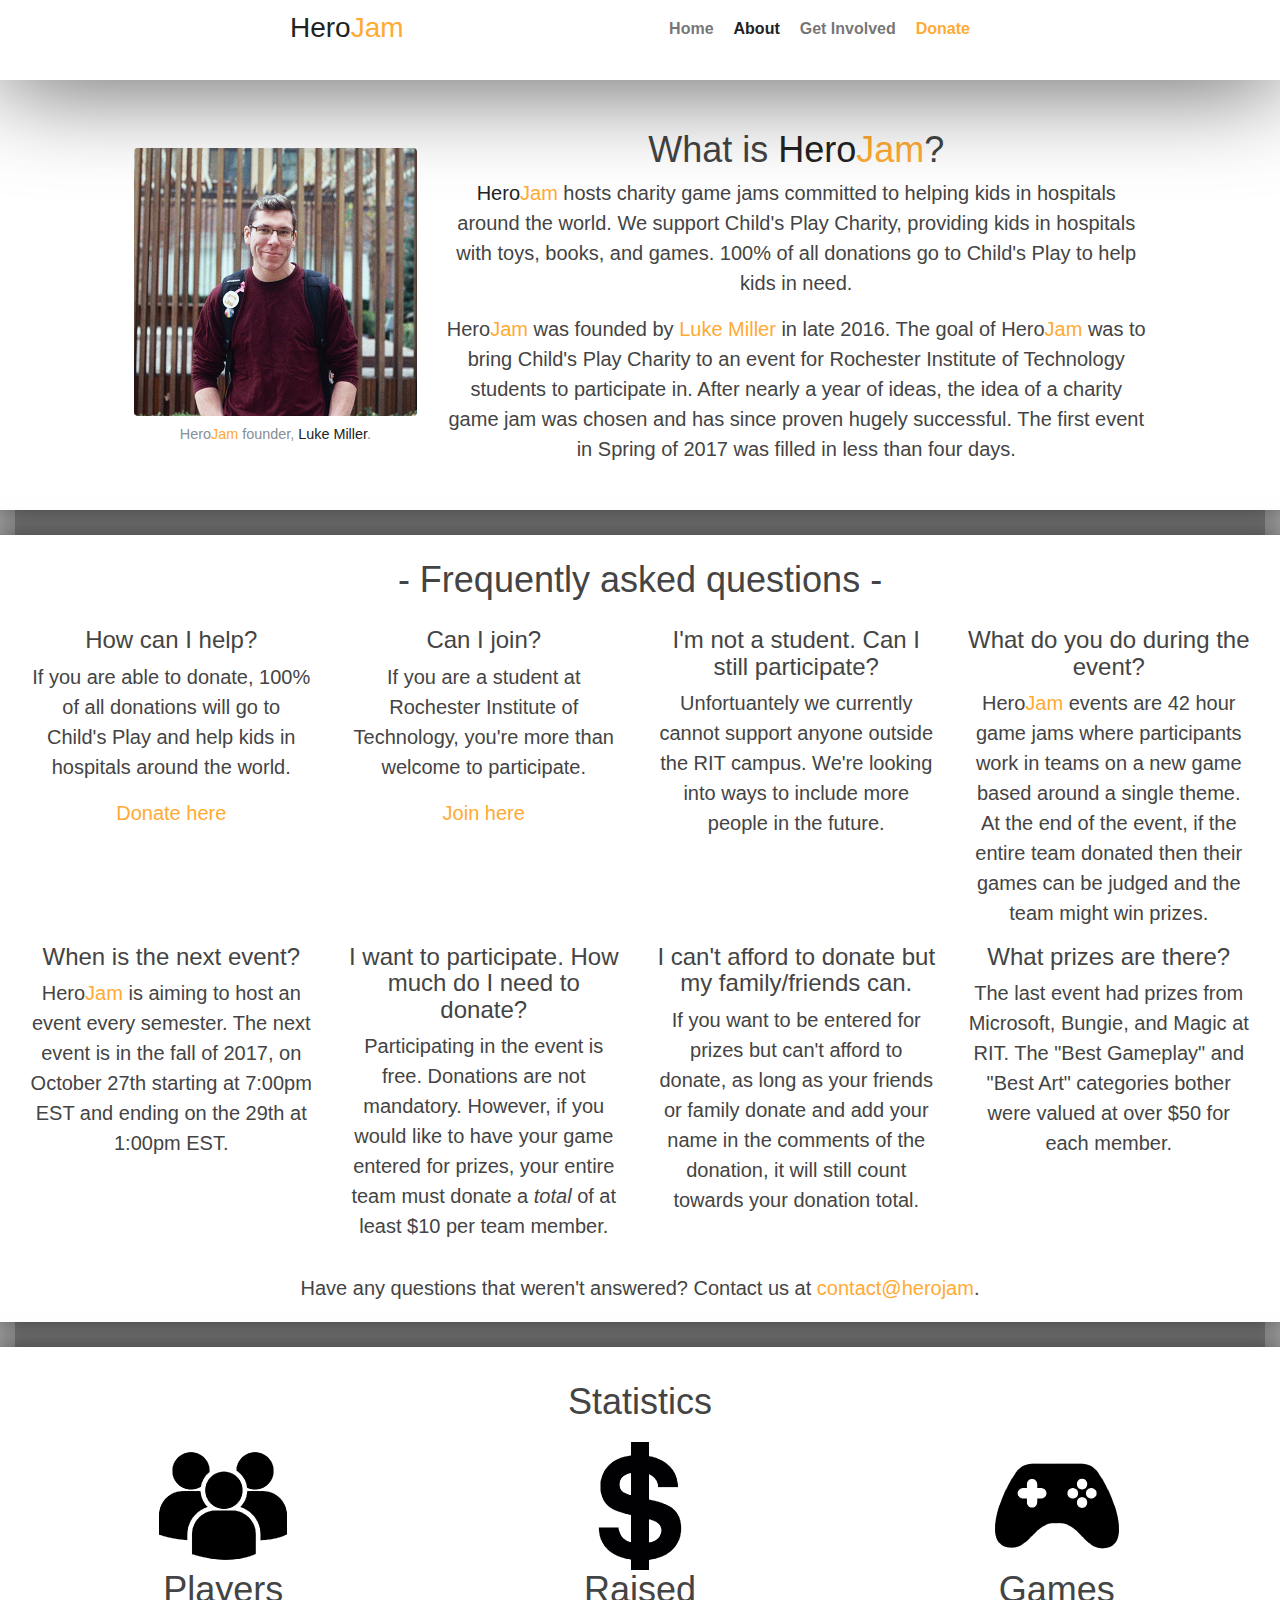
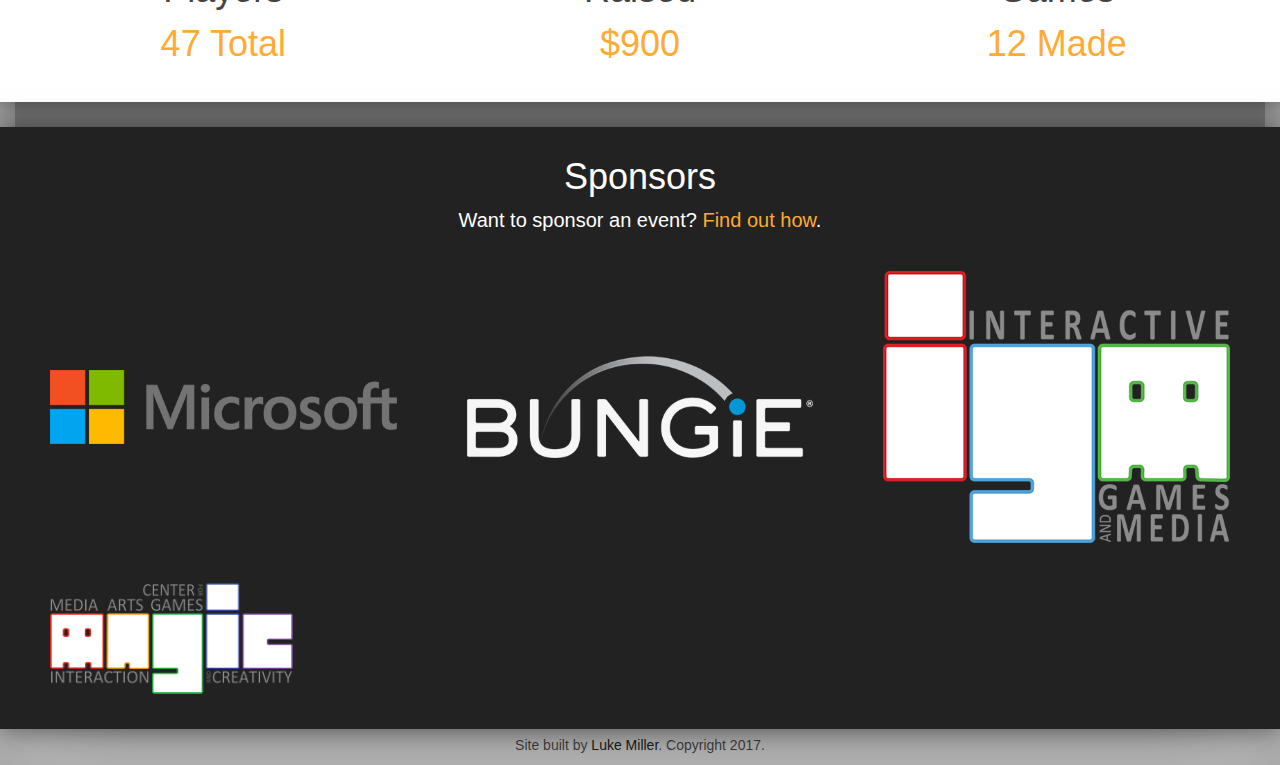
==== about.html @ 11e7ee1d "HeroJam V2.0.0 website." ====
<!DOCTYPE html>
<html lang="en">
  <head>
    <meta charset="utf-8">
    <meta http-equiv="X-UA-Compatible" content="IE=edge">
    <meta name="viewport" content="width=device-width, initial-scale=1">
    <!-- The above 3 meta tags *must* come first in the head; any other head content must come *after* these tags -->
    <meta name="description" content="HeroJam hosts charity game jams aiming to help kids in hospitals around the world.">
    <meta name="author" content="Luke Miller">
    <meta name="theme-color" content="#ff9632">
    <meta name="short-name" content="HeroJam">
    <link rel="icon" href="favicon.ico">

    <title>HeroJam</title>

    <!-- Bootstrap -->
    <link href="css/bootstrap.min.css" rel="stylesheet">
    
    <!-- Custom CSS -->
    <link href="css/main.css" rel="stylesheet">

    <!-- HTML5 shim and Respond.js for IE8 support of HTML5 elements and media queries -->
    <!-- WARNING: Respond.js doesn't work if you view the page via file:// -->
    <!--[if lt IE 9]>
      <script src="https://oss.maxcdn.com/html5shiv/3.7.3/html5shiv.min.js"></script>
      <script src="https://oss.maxcdn.com/respond/1.4.2/respond.min.js"></script>
    <![endif]-->
  </head>
  <body>
    
    <div class="site-wrapper">
      
      <!-- Navigation -->
      
      <div class="masthead clearfix">
        <div class="inner">
          <a href="index.html"><h3 class="masthead-brand">Hero<em>Jam</em></h3></a>
          <nav>
            <ul class="nav masthead-nav">
              <li><a class="selectable" href="index.html">Home</a></li>
              <li><a class="active selectable" href="about.html">About</a></li>
              <li><a class="selectable" target="_blank" rel="noopener" href="https://herojamfall2017.eventbrite.com">Get Involved</a></li>
              <li><a class="orange selectable" target="_blank" rel="noopener" href="https://donate.childsplaycharity.org/6d7c1eb580e9573c83b809ed029e1e0b">Donate</a></li>
            </ul>
          </nav>
        </div>
      </div>
      
      
      <!-- Page Content --> 
      
      <div class="main-container">
        <div class="main-inner">

          <!-- Information -->
          
          <div class="container block" style="margin-top: 10px; padding-top: 50px; padding-bottom: 30px;" id="firstrow">
            <div class="row align-items-center">
              <div class="col-sm-3 ml-auto order-sm-1 order-2">
                <figure class="figure">
                  <img src="media/lukemiller.jpg" class="figure-img img-fluid rounded" alt="A generic square placeholder image with rounded corners in a figure.">
                  <figcaption class="figure-caption">Hero<em>Jam</em> founder, <a href="http://www.linkedin.com/in/lukemillergames" target="_blank" rel="noopener">Luke Miller</a>.</figcaption>
                </figure>
              </div>
              <div class="col-sm-7 mr-auto order-sm-2 order-1">
                <h2 class="featurette-heading">What is <a href="index.html">Hero<em>Jam</em></a>?</h2>
                <p class="lead"><a href="index.html">Hero<em>Jam</em></a> hosts charity game jams committed to helping kids in hospitals around the world. We support Child's Play Charity, providing kids in hospitals with toys, books, and games. 100% of all donations go to Child's Play to help kids in need.</p>
                
                <p class="lead">Hero<em>Jam</em> was founded by <a class="orange" href="http://www.linkedin.com/in/lukemillergames" target="_blank" rel="noopener">Luke Miller</a> in late 2016. The goal of Hero<em>Jam</em> was to bring Child's Play Charity to an event for Rochester Institute of Technology students to participate in. After nearly a year of ideas, the idea of a charity game jam was chosen and has since proven hugely successful. The first event in Spring of 2017 was filled in less than four days.</p>
              </div>
            </div>
          </div>
          
          <div class="container block">
            <h2 class="featurette-heading" style="padding-top: 10px; padding-bottom: 20px;">- Frequently asked questions -</h2>
            <div class="row">
              <div class="col-lg-3 col-sm-4 col-6 question">
                <h4>How can I help?</h4>
                <p class="lead">If you are able to donate, 100% of all donations will go to Child's Play and help kids in hospitals around the world.</p>
                <a class="lead lead-follow" target="_blank" rel="noopener" href="https://donate.childsplaycharity.org/6d7c1eb580e9573c83b809ed029e1e0b">Donate here</a>
              </div>
              <div class="col-lg-3 col-sm-4 col-6 question">
                <h4>Can I join?</h4>
                <p class="lead">If you are a student at Rochester Institute of Technology, you're more than welcome to participate.</p>
                <a class="lead lead-follow" target="_blank" rel="noopener" href="https://herojamfall2017.eventbrite.com">Join here</a>
              </div>
              <div class="col-lg-3 col-sm-4 col-6 question">
                <h4>I'm not a student. Can I still participate?</h4>
                <p class="lead">Unfortuantely we currently cannot support anyone outside the RIT campus. We're looking into ways to include more people in the future.</p>
              </div>
              <div class="col-lg-3 col-sm-4 col-6 question">
                <h4>What do you do during the event?</h4>
                <p class="lead">Hero<em>Jam</em> events are 42 hour game jams where participants work in teams on a new game based around a single theme. At the end of the event, if the entire team donated then their games can be judged and the team might win prizes.</p>
              </div>
              <div class="col-lg-3 col-sm-4 col-6 question">
                <h4>When is the next event?</h4>
                <p class="lead">Hero<em>Jam</em> is aiming to host an event every semester. The next event is in the fall of 2017, on October 27th starting at 7:00pm EST and ending on the 29th at 1:00pm EST.</p>
              </div>
              <div class="col-lg-3 col-sm-4 col-6 question">
                <h4>I want to participate. How much do I need to donate?</h4>
                <p class="lead">Participating in the event is free. Donations are not mandatory. However, if you would like to have your game entered for prizes, your entire team must donate a <i>total</i> of at least $10 per team member.</p>
              </div>
              <div class="col-lg-3 col-sm-4 col-6 question">
                <h4>I can't afford to donate but my family/friends can.</h4>
                <p class="lead">If you want to be entered for prizes but can't afford to donate, as long as your friends or family donate and add your name in the comments of the donation, it will still count towards your donation total.</p>
              </div>
              <div class="col-lg-3 col-sm-4 col-6 question">
                <h4>What prizes are there?</h4>
                <p class="lead">The last event had prizes from Microsoft, Bungie, and Magic at RIT. The "Best Gameplay" and "Best Art" categories bother were valued at over $50 for each member.</p>
              </div>
            </div>
            
            <h5 style="margin-top: 20px;">Have any questions that weren't answered? Contact us at <em>contact@herojam</em>.</h5>
          </div>
          
          <!-- Statistics -->
          
          <div class="container block" id="secondrow">
            <h2 class="featurette-heading" style="margin: 20px 0">Statistics</h2>
            <div class="row">

              <div class="col">
                <img src="media/participants.png" alt="Players"/>
                <h2 class="featurette-heading">Players</h2>
                <p class="featurette-heading orange">47 Total</p>
              </div>

              <div class="col">
                <img src="media/dollar.png" alt="Money raised"/>
                <h2 class="featurette-heading">Raised</h2>
                <p class="featurette-heading orange">$900</p>
              </div>

              <div class="col">
                <img src="media/controller.png" alt="Games made"/>
                <h2 class="featurette-heading">Games</h2>
                <p class="featurette-heading orange">12 Made</p>
              </div>
            </div>
          </div>
          
          <!-- Sponsors -->
          
          <div class="container block dark" style="margin-bottom: 0px;">
            
            <h2 class="featurette-heading" style="margin-top: 15px;">Sponsors</h2>
            <p class="lead">Want to sponsor an event? <a href="HeroJam_F17_SponsorInformation.pdf" target="_blank" rel="noopener" class="orange">Find out how</a>.</p>
            
            <div class="row align-items-center">
              <div class="col-sm-4 col-10 mr-auto ml-auto">
                <img class="sponsorImage" src="media/Microsoft.png" alt="Microsoft">
              </div>
              <div class="col-sm-4 col-10 mr-auto ml-auto">
                <img class="sponsorImage" src="media/Bungie.png" alt="Bungie">
              </div>
              <div class="col-sm-4 col-10 mr-auto ml-auto">
                <img class="sponsorImage" src="media/IGM.png" alt="IGM">
              </div>
            </div>
            <div class="row align-items-center">
              <div class="col-sm-3 col-6">
                  <img class="sponsorImage" src="media/Magic.png" alt="Magic Spell Studios">
              </div>
            </div>
          </div>

        </div>
      </div>
      
      
      <!-- Footer -->
          
      <div class="mastfoot">
        <div class="mastfoot-inner">
          <p>Site built by <a href="http://www.linkedin.com/in/lukemillergames" target="_blank" rel="noopener">Luke Miller</a>. Copyright 2017.</p>
        </div>
      </div>

    </div>

    <!-- jQuery (necessary for Bootstrap's JavaScript plugins) -->
    <script src="https://ajax.googleapis.com/ajax/libs/jquery/3.1.1/jquery.min.js"></script>
    <!-- Include all compiled plugins (below), or include individual files as needed -->
    <script src="js/bootstrap.min.js"></script>
  </body>
</html>
---- css/main.css ----
/* GLOBAL STYLES
-------------------------------------------------- */
/* Padding below the footer and lighter body text */

/* Links */
a,
a:focus,
a:hover {
  color: #222;
  text-decoration: none;
}

/*
 * Base structure
 */

html,
body {
  height: 100%;
  background-color: #333;
  padding: 0;
  margin: 0;
  width: 100vw;
}
body {
  color: #444;
  text-align: center;
  //text-shadow: 0 1px 1px rgba(0,0,0,.5);
  z-index: 0;
  overflow-x: hidden;
}

body.ie6 .siteWrapper,
body.ie7 .siteWrapper,
body.ie8 .siteWrapper {
  background-color: #333;
  display: table;
  width: 100%;
  height: 100%; /* For at least Firefox */
  min-height: 100%;
  -webkit-box-shadow: inset 0 0 100px rgba(0,0,0,.5);
  box-shadow: inset 0 0 100px rgba(0,0,0,.5);
  zoom: 1;
  filter: progid:DXImageTransform.Microsoft.Shadow(Color=#000000, Strength=50, Direction=0),
         progid:DXImageTransform.Microsoft.Shadow(Color=#000000, Strength=50, Direction=90),
         progid:DXImageTransform.Microsoft.Shadow(Color=#000000, Strength=50, Direction=180),
         progid:DXImageTransform.Microsoft.Shadow(Color=#000000, Strength=50, Direction=270);
}

/* Extra markup and styles for table-esque vertical and horizontal centering */
.site-wrapper {
  background-color: #FFF;
  display: table;
  width: 100vw;
  margin: 0;
  padding: 0;
  height: 100%; /* For at least Firefox */
  min-height: 100%;
  -webkit-box-shadow: inset 0 0 100px rgba(0,0,0,.4);
  box-shadow: inset 0 0 100px rgba(0,0,0,.4);
  z-index: 1;
}


/*
 * Header
 */
.masthead.clearfix {
  position: relative;
  background: #FFF;
  z-index: 5;
  width: 100vw;
  height: 100px;
  top: 0px;
  margin-bottom: 0;
  margin-left: auto;
  margin-right: auto;
  -webkit-box-shadow: 0 0 100px rgba(0,0,0,0.75);
  box-shadow: 0 0 100px rgba(0,0,0,0.75);
}
.masthead-brand {
  padding-top: 13px;
  margin-bottom: 10px;
  color: #222;
}
em {
  font-style: normal;
  color: #FFAA33;
}

.masthead-nav > li {
  display: inline-block;
  margin-right: 20px;
  margin-left: 0px;
  margin-top: 5px;
  padding: 0;
}
.masthead-nav > li + li {
  margin-right: 20px;
  margin-left: 0px;
}
.masthead-nav > li > a {
  padding-right: 0;
  padding-left: 0;
  font-size: 16px;
  font-weight: bold;
  color: #444; /* IE8 proofing */
  color: rgba(72,72,72,.75);
  border-bottom: 2px solid transparent;
}
.masthead-nav > li > a:hover,
.masthead-nav > li > a:focus {
  background-color: transparent;
}
.masthead-nav > .active > a,
.masthead-nav > .active > a:hover,
.masthead-nav > .active > a:focus {
  color: #222;
  transform: scale(1.2);
}

/* Orange things */
a.orange,
.masthead-nav > li >a.orange,
.orange {
  color: #FFAA33;
}
.masthead-nav > li > a.active {
  transform: scale(1.2);
  color: #222;
}
.masthead-nav > li > a.active.orange {
  color: #FA3;
}

@media (min-width: 768px) {
  .masthead-brand {
    float: left;
  }
  .masthead-nav {
    float: right;
  }
}
.selectable {
  position: relative;
}
.selectable::before {
  content: "";
  display: block;
  width: 0;
  right: 0;
  left: 100%;
  height: 2px;
  background: rgba(0,0,0,.4);
  -webkit-transition: all 0.3s;
  transition: all 0.3s;
  top: 1px;
  position: absolute;
}
.selectable::after {
  content: "";
  display: block;
  width: 0;
  right: 100%;
  left: 0;
  height: 2px;
  background: rgba(0,0,0,.4);
  -webkit-transition: all 0.3s;
  transition: all 0.3s;
  bottom: -1px;
  position: absolute;
}
.selectable:hover::before {
  width: 100%;
  left: 0;
  right: 0;
}
.selectable:hover::after {
  width: 100%;
  right: 0;
  left: 0;
  transition: width 0.3s, left 0.3s;
}
.active.selectable::before {
  top: 2px;
  background: rgba(0,0,0,.8);
}
.active.selectable::after {
  bottom: -1px;
  background: rgba(0,0,0,.8);
}
.selectable.orange::before,
.selectable.orange::after {
  background: rgba(255,150,50,.5);
}


/*
 * Lead
 */
.forward-container {
  position: relative;
  width: 100vw;
  max-height: 600px;
  max-width: 1200px;
  
  padding: 0;
  margin-left: auto;
  margin-right: auto;
  
  z-index: 2;
}
.forward {
  position: relative;
  height: 50vw;
  width: 100vw;
  max-height: 600px;
  max-width: 1200px;
  
  margin: 0;
  padding: 0;
  
  background-image: url("../media/header_image_1280.png");
  background-size: cover;
  color: #eee;
  
  -webkit-box-shadow: inset 0 0 30px rgba(0,0,0,.5), 0 0 30px rgba(0,0,0,.5);
  box-shadow: inset 0 0 30px rgba(0,0,0,.5), 0 0 30px rgba(0,0,0,.5);
}
.forward-inner {
  height: auto;
  width: 100%;
  position: relative;
  top: 50%;
  transform: translateY(-50%);
  background: rgba(0, 0, 0, 0.5);
  padding: 5px;
  padding-top: 12px;
}
.forward-text {
  position: relative;
  width: 100%;
  margin: auto;
}
.forward-text > p {
  text-shadow: 0 0 15px rgba(0,0,0,0.75), 0 0 3px rgba(0,0,0,1);
}
.forward-text > h2 {
  text-shadow: 0 0 15px rgba(0,0,0,0.75), 0 0 3px rgba(0,0,0,1);
  margin-top: 0;
}
.forward-text > p > a {
  text-decoration: none;
}


/*
 * Main Content
 */
.main-container {
  position: relative;
  width: 100vw;
  max-width: 1280px;
  
  padding: 0;
  margin: 0 auto;
  margin-top: -10px;
  
  background: #777;
  z-index: 3;
  
  -webkit-box-shadow: 0 0 100px rgba(0,0,0,.6);
  box-shadow: 0 0 100px rgba(0,0,0,.6);
}

.block {
  margin: 25px auto;
  padding: 15px;
  width: 100vw;
  max-width: 1280px;
  
  left: 50%;
  transform: translateX(-50%);
  
  background: #fff;
  position: relative;
  box-shadow: 0 0 25px rgba(0,0,0,.5);
  -webkit-box-shadow: 0 0 25px rgba(0,0,0,.5);
}

.dark {
  color: #fff;
  background: #222;
}

.sponsorImage {
  padding: 20px;
  width: 100%;
}

.question {
  margin-bottom: 0;
}

.text-muted {
  color: #CCC;
  color: rgba(255,255,255,.75);
}
.lead-follow,
.lead-follow:active,
.lead-follow:visited,
.lead-follow:hover {
  color: #FA3;
  text-decoration: none;
}
.featurette-image {
  margin-top: 20px;
}
.featurette-divider {
  border-color: #222;
  border-width: 2px;
}

#secondrow img {
  position: relative;
}

/*
 * Footer
 */
.mastfoot {
  position: relative;
  height: 24px;
  width: 100vw;
  
  padding: 0;
  margin: 6px auto;
  color: #333;
  color: rgba(20,20,20,.75);
  font-size: 14px;
}
.mastfoot p {
  margin: 0;
}

/* RESPONSIVE CSS
-------------------------------------------------- */

@media (max-width: 400px) {
  
  #secondrow img {
    width: 64px;
    height: 64px;
  }
  
  .masthead.clearfix {
    height: 80px;
  }
  .masthead-nav > li {
    transform: scale(0.9);
    margin-right: 0;
    margin-left: 0;
    margin-top: 0;
  }
  .masthead-brand {
    margin-bottom: 0;
  }
  .masthead-nav > li + li {
    transform: scale(0.9);
    margin-right: 0;
    margin-left: 0;
  }
  
  .featurette-heading,
  .forward-text > h2 {
    font-size: 18px;
  }
  .lead,
  .forward-text > p {
    font-size: 12px;
  }
  
  .mastfoot p {
    font-size: 10px;
  }
}

@media (min-width: 401px) {
  
  #secondrow img {
    width: 75%;
    height: auto;
  }
  
  .featurette-heading {
    font-size: 24px;
  }
  
  .featurette-divider {
    margin-bottom: 0px;
  }
  
  .sponsors {
    padding: 0px 0 20px;
  }
  
  .sponsorBig {
    height: 100px;
  }
  .sponsorSmall {
    height: 80px;
  }
  
  .block {
    margin: 10px auto;
  }
}

@media (max-width: 768px) {
  nav {
    width: fit-content;
    width: -webkit-fit-content;
    margin: 0 auto;
  }

  .question {
    margin-bottom: 15px;
  }
}

@media (min-width: 769px) {
  .masthead.clearfix {
    height: 80px;
  }
  .masthead .inner {
    width: 700px;
    margin-left: auto;
    margin-right: auto;
  }
  .nav.masthead-nav {
    margin-top: 12px;
  }
  
  .forward {
    max-height: 446px;
  }
  .forward-text > h2 {
    font-size: 36px;
  }

  .featurette-heading {
    font-size: 36px;
  }
  .featurette-image {
    margin-top: 0;
  }
  
  .sponsors {
    padding: 10px 0 40px;
  }
  #secondrow img {
    width: 128px;
    height: 128px;
  }
  
  .block {
    margin: 25px auto;
    padding-left: 30px;
    padding-right: 30px;
  }
}

@media (min-width: 992px) {
  .masthead.clearfix {
    max-width: 1280px;
  }
  
  .forward-container {
  }
  .forward-text > h2 {
    font-size: 48px;
  }
}

@media (min-width: 1250px) {
  
  .main-container {
    width: 1250px;
  }
}
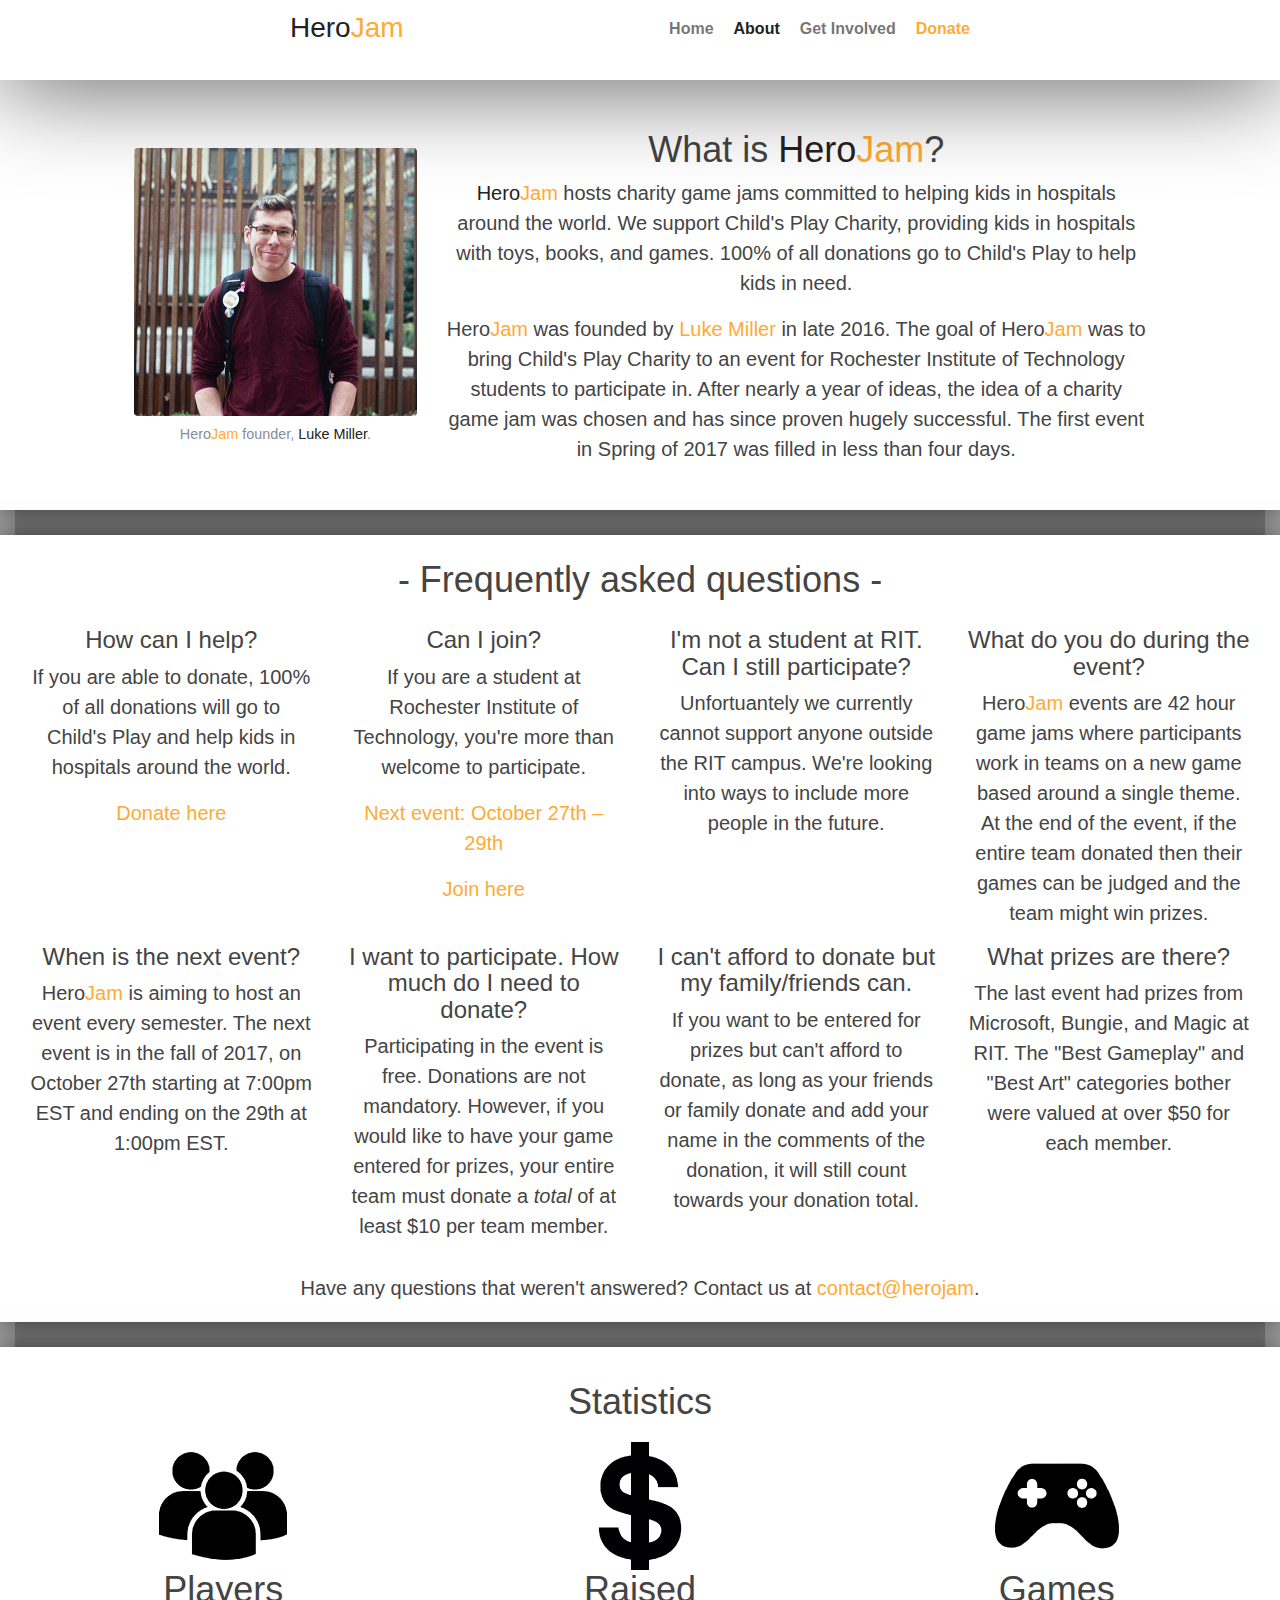
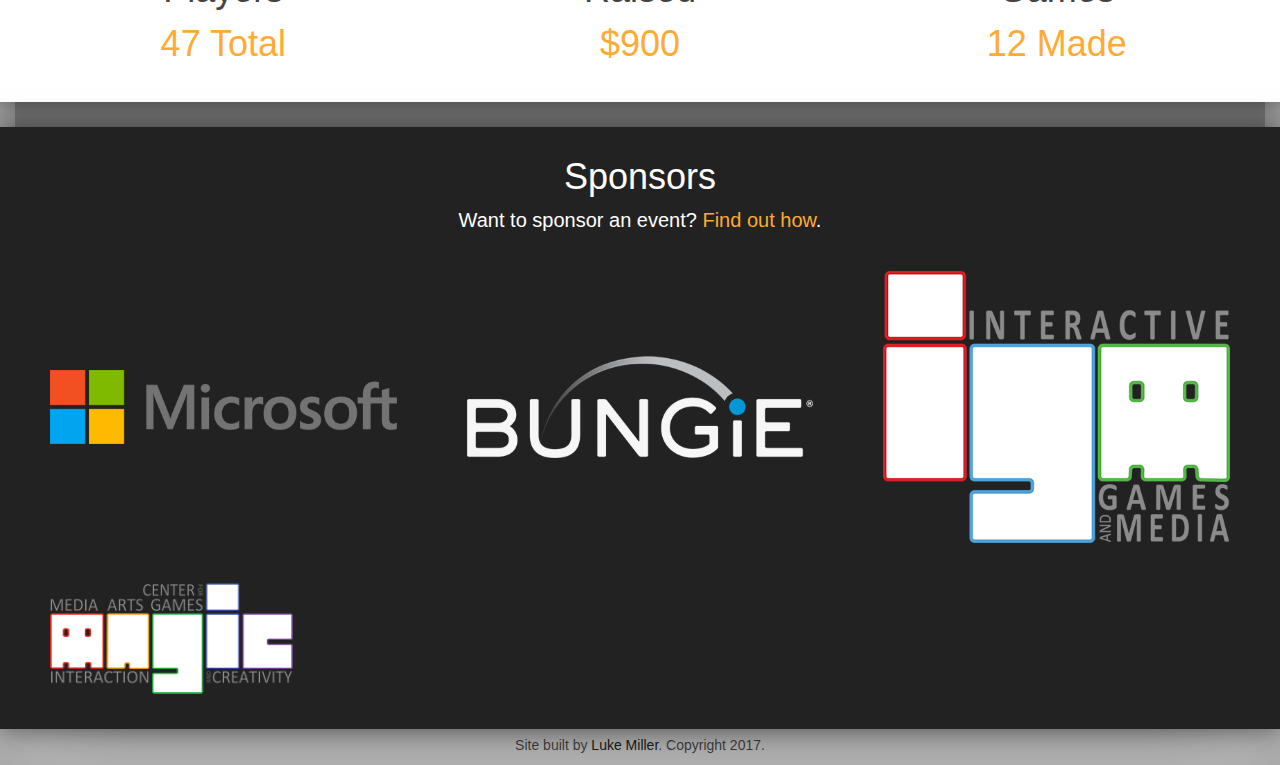
==== commit ce690563: "HeroJam site V2.0.1" ====
--- a/about.html
+++ b/about.html
@@ -82,10 +82,12 @@
               <div class="col-lg-3 col-sm-4 col-6 question">
                 <h4>Can I join?</h4>
                 <p class="lead">If you are a student at Rochester Institute of Technology, you're more than welcome to participate.</p>
+                
+                <p class="lead orange">Next event: October 27th &ndash; 29th</p>
                 <a class="lead lead-follow" target="_blank" rel="noopener" href="https://herojamfall2017.eventbrite.com">Join here</a>
               </div>
               <div class="col-lg-3 col-sm-4 col-6 question">
-                <h4>I'm not a student. Can I still participate?</h4>
+                <h4>I'm not a student at RIT. Can I still participate?</h4>
                 <p class="lead">Unfortuantely we currently cannot support anyone outside the RIT campus. We're looking into ways to include more people in the future.</p>
               </div>
               <div class="col-lg-3 col-sm-4 col-6 question">
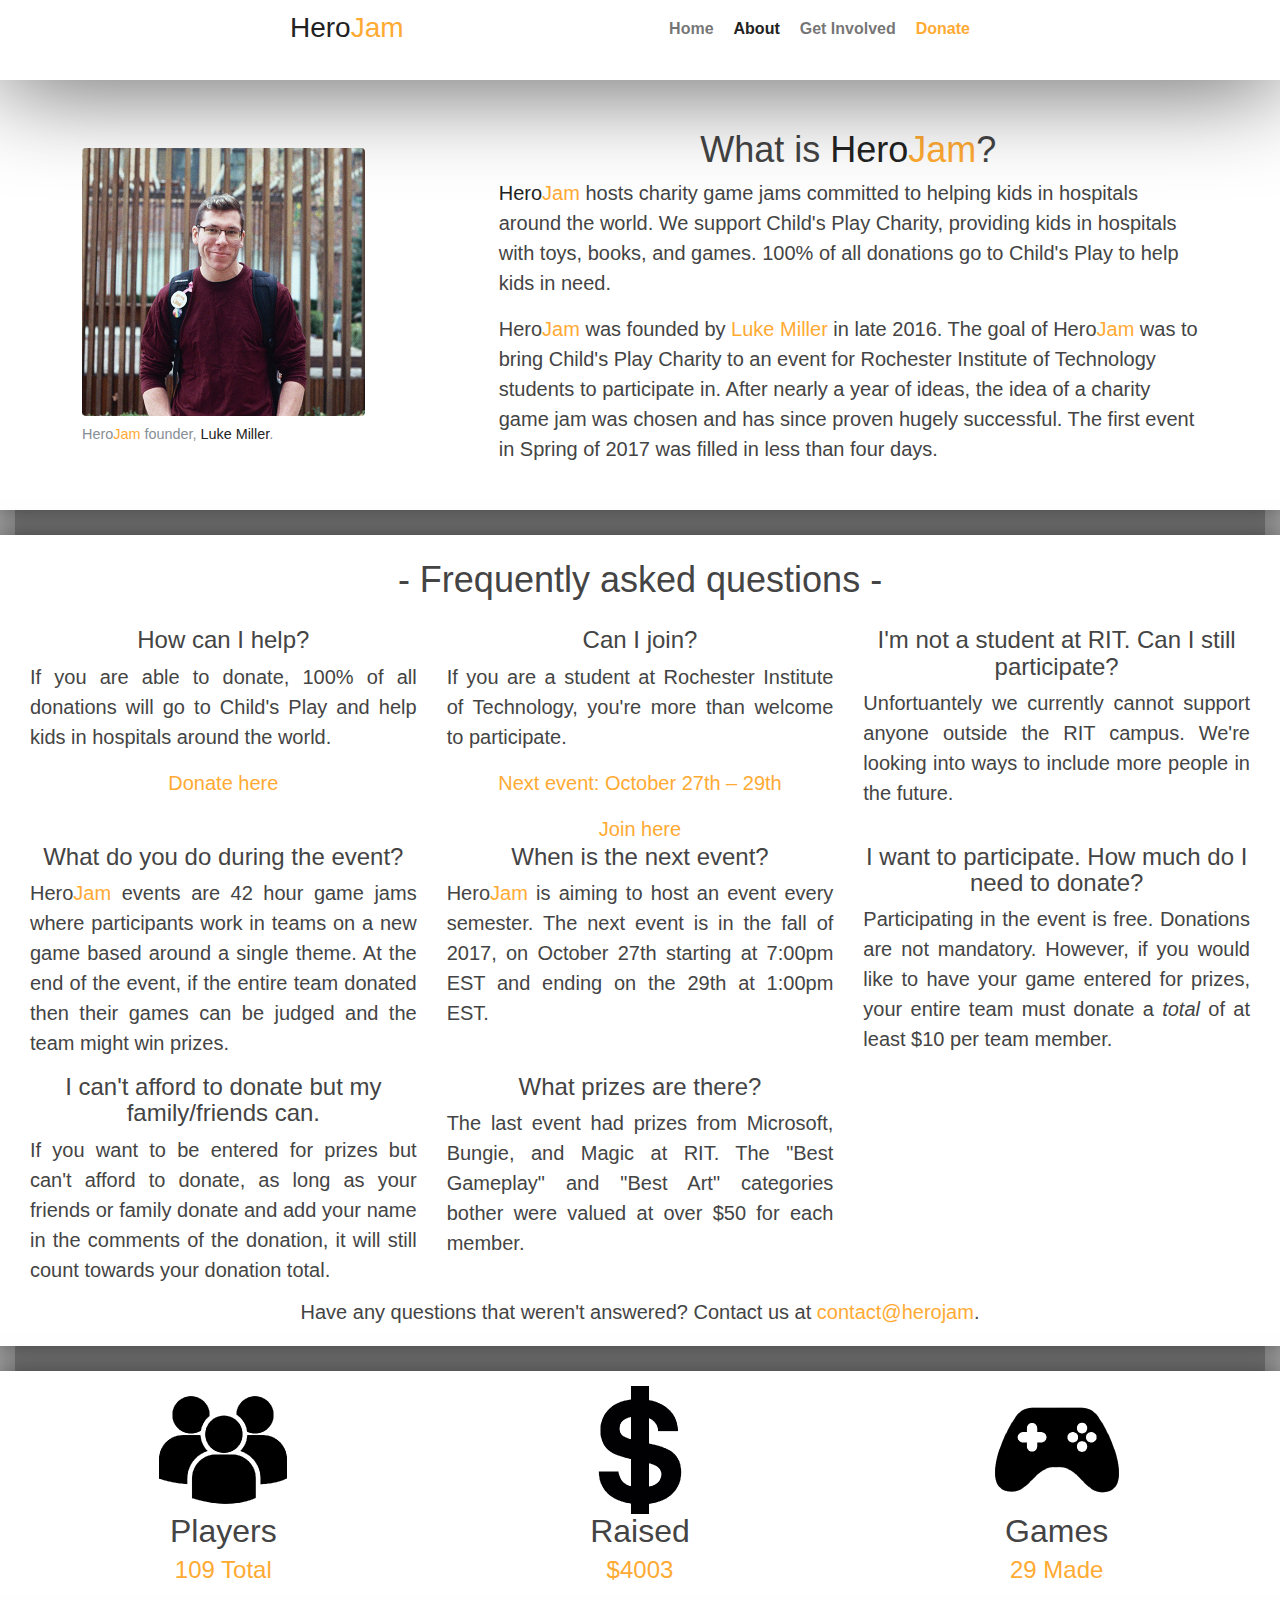
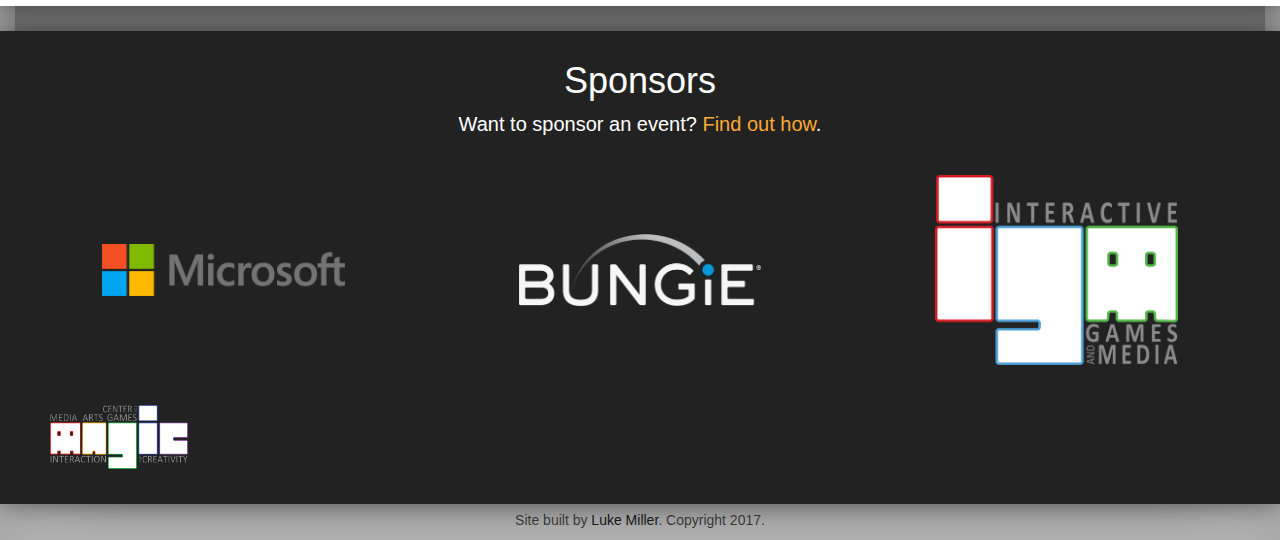
==== commit e428e8b8: "Updating for HeroJam Fall 2017" ====
--- a/about.html
+++ b/about.html
@@ -1,188 +1,192 @@
 <!DOCTYPE html>
 <html lang="en">
-  <head>
-    <meta charset="utf-8">
-    <meta http-equiv="X-UA-Compatible" content="IE=edge">
-    <meta name="viewport" content="width=device-width, initial-scale=1">
-    <!-- The above 3 meta tags *must* come first in the head; any other head content must come *after* these tags -->
-    <meta name="description" content="HeroJam hosts charity game jams aiming to help kids in hospitals around the world.">
-    <meta name="author" content="Luke Miller">
-    <meta name="theme-color" content="#ff9632">
-    <meta name="short-name" content="HeroJam">
-    <link rel="icon" href="favicon.ico">
 
-    <title>HeroJam</title>
+<head>
+  <meta charset="utf-8">
+  <meta http-equiv="X-UA-Compatible" content="IE=edge">
+  <meta name="viewport" content="width=device-width, initial-scale=1.0">  
+  <!-- The above 3 meta tags *must* come first in the head; any other head content must come *after* these tags -->
+  <meta name="description" content="HeroJam hosts charity game jams aiming to help kids in hospitals around the world.">
+  <meta name="author" content="Luke Miller">
+  <meta name="theme-color" content="#ff9632">
+  <meta name="short-name" content="HeroJam">
+  <link rel="icon" href="favicon.ico">
 
-    <!-- Bootstrap -->
-    <link href="css/bootstrap.min.css" rel="stylesheet">
-    
-    <!-- Custom CSS -->
-    <link href="css/main.css" rel="stylesheet">
+  <title>HeroJam</title>
 
-    <!-- HTML5 shim and Respond.js for IE8 support of HTML5 elements and media queries -->
-    <!-- WARNING: Respond.js doesn't work if you view the page via file:// -->
-    <!--[if lt IE 9]>
+  <!-- Bootstrap -->
+  <link href="css/bootstrap.min.css" rel="stylesheet">
+
+  <!-- Custom CSS -->
+  <link href="css/main.css" rel="stylesheet">
+
+  <!-- HTML5 shim and Respond.js for IE8 support of HTML5 elements and media queries -->
+  <!-- WARNING: Respond.js doesn't work if you view the page via file:// -->
+  <!--[if lt IE 9]>
       <script src="https://oss.maxcdn.com/html5shiv/3.7.3/html5shiv.min.js"></script>
       <script src="https://oss.maxcdn.com/respond/1.4.2/respond.min.js"></script>
     <![endif]-->
-  </head>
-  <body>
-    
-    <div class="site-wrapper">
-      
-      <!-- Navigation -->
-      
-      <div class="masthead clearfix">
-        <div class="inner">
-          <a href="index.html"><h3 class="masthead-brand">Hero<em>Jam</em></h3></a>
-          <nav>
-            <ul class="nav masthead-nav">
-              <li><a class="selectable" href="index.html">Home</a></li>
-              <li><a class="active selectable" href="about.html">About</a></li>
-              <li><a class="selectable" target="_blank" rel="noopener" href="https://herojamfall2017.eventbrite.com">Get Involved</a></li>
-              <li><a class="orange selectable" target="_blank" rel="noopener" href="https://donate.childsplaycharity.org/6d7c1eb580e9573c83b809ed029e1e0b">Donate</a></li>
-            </ul>
-          </nav>
-        </div>
+</head>
+
+<body>
+
+  <div class="site-wrapper">
+
+    <!-- Navigation -->
+
+    <div class="masthead clearfix">
+      <div class="inner">
+        <a href="index.html">
+          <h3 class="masthead-brand">Hero<em>Jam</em></h3>
+        </a>
+        <nav>
+          <ul class="nav masthead-nav">
+            <li><a class="selectable" href="index.html">Home</a></li>
+            <li><a class="active selectable" href="about.html">About</a></li>
+            <li><a class="selectable" target="_blank" rel="noopener" href="https://herojamfall2017.eventbrite.com">Get Involved</a></li>
+            <li><a class="orange selectable" target="_blank" rel="noopener" href="https://donate.childsplaycharity.org/6d7c1eb580e9573c83b809ed029e1e0b">Donate</a></li>
+          </ul>
+        </nav>
       </div>
-      
-      
-      <!-- Page Content --> 
-      
-      <div class="main-container">
-        <div class="main-inner">
+    </div>
 
-          <!-- Information -->
-          
-          <div class="container block" style="margin-top: 10px; padding-top: 50px; padding-bottom: 30px;" id="firstrow">
-            <div class="row align-items-center">
-              <div class="col-sm-3 ml-auto order-sm-1 order-2">
-                <figure class="figure">
-                  <img src="media/lukemiller.jpg" class="figure-img img-fluid rounded" alt="A generic square placeholder image with rounded corners in a figure.">
-                  <figcaption class="figure-caption">Hero<em>Jam</em> founder, <a href="http://www.linkedin.com/in/lukemillergames" target="_blank" rel="noopener">Luke Miller</a>.</figcaption>
-                </figure>
-              </div>
-              <div class="col-sm-7 mr-auto order-sm-2 order-1">
-                <h2 class="featurette-heading">What is <a href="index.html">Hero<em>Jam</em></a>?</h2>
-                <p class="lead"><a href="index.html">Hero<em>Jam</em></a> hosts charity game jams committed to helping kids in hospitals around the world. We support Child's Play Charity, providing kids in hospitals with toys, books, and games. 100% of all donations go to Child's Play to help kids in need.</p>
-                
-                <p class="lead">Hero<em>Jam</em> was founded by <a class="orange" href="http://www.linkedin.com/in/lukemillergames" target="_blank" rel="noopener">Luke Miller</a> in late 2016. The goal of Hero<em>Jam</em> was to bring Child's Play Charity to an event for Rochester Institute of Technology students to participate in. After nearly a year of ideas, the idea of a charity game jam was chosen and has since proven hugely successful. The first event in Spring of 2017 was filled in less than four days.</p>
-              </div>
+
+    <!-- Page Content -->
+
+    <div class="main-container">
+      <div class="main-inner">
+
+        <!-- Information -->
+
+        <div class="container block" style="margin-top: 10px; padding-top: 50px; padding-bottom: 30px;" id="firstrow">
+          <div class="row align-items-center">
+            <div class="col-sm-3 ml-auto mr-auto order-sm-1 order-2">
+              <figure class="figure">
+                <img src="media/lukemiller.jpg" class="figure-img img-fluid rounded" alt="A generic square placeholder image with rounded corners in a figure.">
+                <figcaption class="figure-caption text-left">Hero<em>Jam</em> founder, <a href="http://www.linkedin.com/in/lukemillergames" target="_blank" rel="noopener">Luke Miller</a>.</figcaption>
+              </figure>
+            </div>
+            <div class="col-sm-7 mr-auto ml-auto order-sm-2 order-1">
+              <h2 class="featurette-heading">What is <a href="index.html">Hero<em>Jam</em></a>?</h2>
+              <p class="lead text-left"><a href="index.html">Hero<em>Jam</em></a> hosts charity game jams committed to helping kids in hospitals around the world. We support Child's Play Charity, providing kids in hospitals with toys, books, and games. 100% of all donations go to Child's Play to help kids in need.</p>
+
+              <p class="lead text-left">Hero<em>Jam</em> was founded by <a class="orange" href="http://www.linkedin.com/in/lukemillergames" target="_blank" rel="noopener">Luke Miller</a> in late 2016. The goal of Hero<em>Jam</em> was to bring Child's Play Charity to an event for Rochester Institute of Technology students to participate in. After nearly a year of ideas, the idea of a charity game jam was chosen and has since proven hugely successful. The first event in Spring of 2017 was filled in less than four days.</p>
             </div>
           </div>
-          
-          <div class="container block">
-            <h2 class="featurette-heading" style="padding-top: 10px; padding-bottom: 20px;">- Frequently asked questions -</h2>
-            <div class="row">
-              <div class="col-lg-3 col-sm-4 col-6 question">
-                <h4>How can I help?</h4>
-                <p class="lead">If you are able to donate, 100% of all donations will go to Child's Play and help kids in hospitals around the world.</p>
-                <a class="lead lead-follow" target="_blank" rel="noopener" href="https://donate.childsplaycharity.org/6d7c1eb580e9573c83b809ed029e1e0b">Donate here</a>
-              </div>
-              <div class="col-lg-3 col-sm-4 col-6 question">
-                <h4>Can I join?</h4>
-                <p class="lead">If you are a student at Rochester Institute of Technology, you're more than welcome to participate.</p>
-                
-                <p class="lead orange">Next event: October 27th &ndash; 29th</p>
-                <a class="lead lead-follow" target="_blank" rel="noopener" href="https://herojamfall2017.eventbrite.com">Join here</a>
-              </div>
-              <div class="col-lg-3 col-sm-4 col-6 question">
-                <h4>I'm not a student at RIT. Can I still participate?</h4>
-                <p class="lead">Unfortuantely we currently cannot support anyone outside the RIT campus. We're looking into ways to include more people in the future.</p>
-              </div>
-              <div class="col-lg-3 col-sm-4 col-6 question">
-                <h4>What do you do during the event?</h4>
-                <p class="lead">Hero<em>Jam</em> events are 42 hour game jams where participants work in teams on a new game based around a single theme. At the end of the event, if the entire team donated then their games can be judged and the team might win prizes.</p>
-              </div>
-              <div class="col-lg-3 col-sm-4 col-6 question">
-                <h4>When is the next event?</h4>
-                <p class="lead">Hero<em>Jam</em> is aiming to host an event every semester. The next event is in the fall of 2017, on October 27th starting at 7:00pm EST and ending on the 29th at 1:00pm EST.</p>
-              </div>
-              <div class="col-lg-3 col-sm-4 col-6 question">
-                <h4>I want to participate. How much do I need to donate?</h4>
-                <p class="lead">Participating in the event is free. Donations are not mandatory. However, if you would like to have your game entered for prizes, your entire team must donate a <i>total</i> of at least $10 per team member.</p>
-              </div>
-              <div class="col-lg-3 col-sm-4 col-6 question">
-                <h4>I can't afford to donate but my family/friends can.</h4>
-                <p class="lead">If you want to be entered for prizes but can't afford to donate, as long as your friends or family donate and add your name in the comments of the donation, it will still count towards your donation total.</p>
-              </div>
-              <div class="col-lg-3 col-sm-4 col-6 question">
-                <h4>What prizes are there?</h4>
-                <p class="lead">The last event had prizes from Microsoft, Bungie, and Magic at RIT. The "Best Gameplay" and "Best Art" categories bother were valued at over $50 for each member.</p>
-              </div>
+        </div>
+
+        <div class="container block">
+          <h2 class="featurette-heading" style="padding-top: 10px; padding-bottom: 20px;">- Frequently asked questions -</h2>
+          <div class="row">
+            <div class="col-lg-4 col-6 question">
+              <h4>How can I help?</h4>
+              <p class="lead text-justify">If you are able to donate, 100% of all donations will go to Child's Play and help kids in hospitals around the world.</p>
+              <a class="lead lead-follow" target="_blank" rel="noopener" href="https://donate.childsplaycharity.org/6d7c1eb580e9573c83b809ed029e1e0b">Donate here</a>
             </div>
-            
-            <h5 style="margin-top: 20px;">Have any questions that weren't answered? Contact us at <em>contact@herojam</em>.</h5>
-          </div>
-          
-          <!-- Statistics -->
-          
-          <div class="container block" id="secondrow">
-            <h2 class="featurette-heading" style="margin: 20px 0">Statistics</h2>
-            <div class="row">
+            <div class="col-lg-4 col-6 question">
+              <h4>Can I join?</h4>
+              <p class="lead text-justify">If you are a student at Rochester Institute of Technology, you're more than welcome to participate.</p>
 
-              <div class="col">
-                <img src="media/participants.png" alt="Players"/>
-                <h2 class="featurette-heading">Players</h2>
-                <p class="featurette-heading orange">47 Total</p>
-              </div>
-
-              <div class="col">
-                <img src="media/dollar.png" alt="Money raised"/>
-                <h2 class="featurette-heading">Raised</h2>
-                <p class="featurette-heading orange">$900</p>
-              </div>
-
-              <div class="col">
-                <img src="media/controller.png" alt="Games made"/>
-                <h2 class="featurette-heading">Games</h2>
-                <p class="featurette-heading orange">12 Made</p>
-              </div>
+              <p><a class="lead lead-follow" target="_blank" rel="noopener" href="https://herojamfall2017.eventbrite.com">Next event: October 27th &ndash; 29th</a></p>
+              <a class="lead lead-follow" target="_blank" rel="noopener" href="https://herojamfall2017.eventbrite.com">Join here</a>
             </div>
-          </div>
-          
-          <!-- Sponsors -->
-          
-          <div class="container block dark" style="margin-bottom: 0px;">
-            
-            <h2 class="featurette-heading" style="margin-top: 15px;">Sponsors</h2>
-            <p class="lead">Want to sponsor an event? <a href="HeroJam_F17_SponsorInformation.pdf" target="_blank" rel="noopener" class="orange">Find out how</a>.</p>
-            
-            <div class="row align-items-center">
-              <div class="col-sm-4 col-10 mr-auto ml-auto">
-                <img class="sponsorImage" src="media/Microsoft.png" alt="Microsoft">
-              </div>
-              <div class="col-sm-4 col-10 mr-auto ml-auto">
-                <img class="sponsorImage" src="media/Bungie.png" alt="Bungie">
-              </div>
-              <div class="col-sm-4 col-10 mr-auto ml-auto">
-                <img class="sponsorImage" src="media/IGM.png" alt="IGM">
-              </div>
+            <div class="col-lg-4 col-6 question">
+              <h4>I'm not a student at RIT. Can I still participate?</h4>
+              <p class="lead text-justify">Unfortuantely we currently cannot support anyone outside the RIT campus. We're looking into ways to include more people in the future.</p>
             </div>
-            <div class="row align-items-center">
-              <div class="col-sm-3 col-6">
-                  <img class="sponsorImage" src="media/Magic.png" alt="Magic Spell Studios">
-              </div>
+            <div class="col-lg-4 col-6 question">
+              <h4>What do you do during the event?</h4>
+              <p class="lead text-justify">Hero<em>Jam</em> events are 42 hour game jams where participants work in teams on a new game based around a single theme. At the end of the event, if the entire team donated then their games can be judged and the team might win prizes.</p>
+            </div>
+            <div class="col-lg-4 col-6 question">
+              <h4>When is the next event?</h4>
+              <p class="lead text-justify">Hero<em>Jam</em> is aiming to host an event every semester. The next event is in the fall of 2017, on October 27th starting at 7:00pm EST and ending on the 29th at 1:00pm EST.</p>
+            </div>
+            <div class="col-lg-4 col-6 question">
+              <h4>I want to participate. How much do I need to donate?</h4>
+              <p class="lead text-justify">Participating in the event is free. Donations are not mandatory. However, if you would like to have your game entered for prizes, your entire team must donate a <i>total</i> of at least $10 per team member.</p>
+            </div>
+            <div class="col-lg-4 col-6 question">
+              <h4>I can't afford to donate but my family/friends can.</h4>
+              <p class="lead text-justify">If you want to be entered for prizes but can't afford to donate, as long as your friends or family donate and add your name in the comments of the donation, it will still count towards your donation total.</p>
+            </div>
+            <div class="col-lg-4 col-6 question">
+              <h4>What prizes are there?</h4>
+              <p class="lead text-justify">The last event had prizes from Microsoft, Bungie, and Magic at RIT. The "Best Gameplay" and "Best Art" categories bother were valued at over $50 for each member.</p>
             </div>
           </div>
 
+          <h5>Have any questions that weren't answered? Contact us at <em>contact@herojam</em>.</h5>
         </div>
+
+        <!-- Statistics -->
+
+        <div class="container block" id="secondrow">
+          <div class="row">
+
+            <div class="col-4 ml-auto mr-auto">
+              <img src="media/participants.png" alt="Players" />
+              <h2>Players</h2>
+              <h4 class="orange">109 Total</h4>
+            </div>
+
+            <div class="col-4 ml-auto mr-auto">
+              <img src="media/dollar.png" alt="Money raised" />
+              <h2>Raised</h2>
+              <h4 class="orange">$4003</h4>
+            </div>
+
+            <div class="col-4 ml-auto mr-auto">
+              <img src="media/controller.png" alt="Games made" />
+              <h2>Games</h2>
+              <h4 class="orange">29 Made</h4>
+            </div>
+          </div>
+        </div>
+
+        <!-- Sponsors -->
+
+        <div class="container block dark" style="margin-bottom: 0px;">
+
+          <h2 class="featurette-heading" style="margin-top: 15px;">Sponsors</h2>
+          <p class="lead">Want to sponsor an event? <a href="HeroJam_F17_SponsorInformation.pdf" target="_blank" rel="noopener" class="orange">Find out how</a>.</p>
+
+          <div class="row align-items-center">
+            <div class="col-sm-3 col-4 mr-auto ml-auto">
+              <img class="sponsorImage" src="media/Microsoft.png" alt="Microsoft">
+            </div>
+            <div class="col-sm-3 col-4 mr-auto ml-auto">
+              <img class="sponsorImage" src="media/Bungie.png" alt="Bungie">
+            </div>
+            <div class="col-sm-3 col-4 mr-auto ml-auto">
+              <img class="sponsorImage" src="media/IGM.png" alt="IGM">
+            </div>
+          </div>
+          <div class="row align-items-center">
+            <div class="col-sm-2 col-3">
+              <img class="sponsorImage" src="media/Magic.png" alt="Magic Spell Studios">
+            </div>
+          </div>
+        </div>
+
       </div>
-      
-      
-      <!-- Footer -->
-          
-      <div class="mastfoot">
-        <div class="mastfoot-inner">
-          <p>Site built by <a href="http://www.linkedin.com/in/lukemillergames" target="_blank" rel="noopener">Luke Miller</a>. Copyright 2017.</p>
-        </div>
-      </div>
-
     </div>
 
-    <!-- jQuery (necessary for Bootstrap's JavaScript plugins) -->
-    <script src="https://ajax.googleapis.com/ajax/libs/jquery/3.1.1/jquery.min.js"></script>
-    <!-- Include all compiled plugins (below), or include individual files as needed -->
-    <script src="js/bootstrap.min.js"></script>
-  </body>
-</html>+
+    <!-- Footer -->
+
+    <div class="mastfoot">
+      <div class="mastfoot-inner">
+        <p>Site built by <a href="http://www.linkedin.com/in/lukemillergames" target="_blank" rel="noopener">Luke Miller</a>. Copyright 2017.</p>
+      </div>
+    </div>
+
+  </div>
+
+  <!-- jQuery (necessary for Bootstrap's JavaScript plugins) -->
+  <script src="https://ajax.googleapis.com/ajax/libs/jquery/3.1.1/jquery.min.js"></script>
+  <!-- Include all compiled plugins (below), or include individual files as needed -->
+  <script src="js/bootstrap.min.js"></script>
+</body>
+
+</html>
